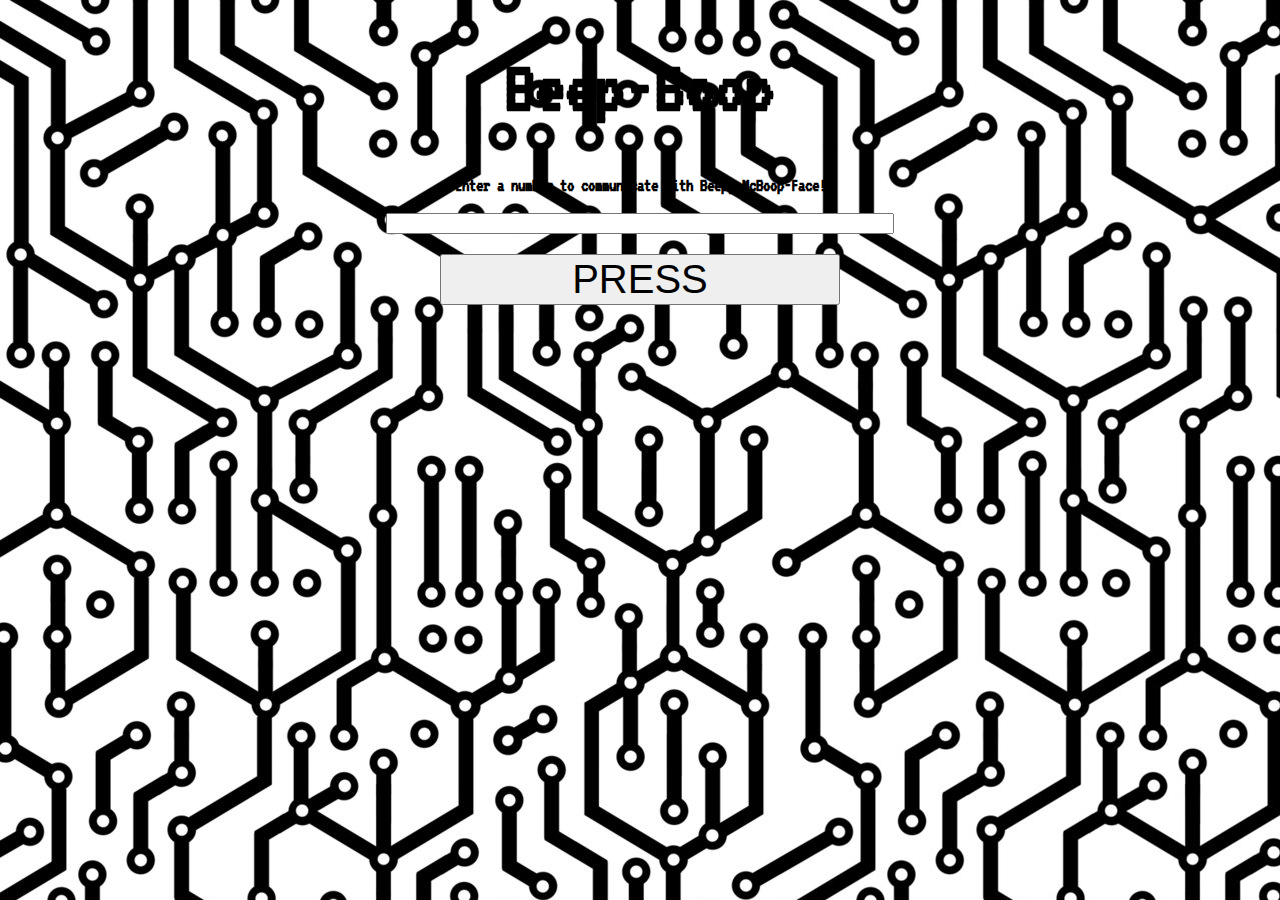
==== index.html @ a2795c36 "adds background image, but makes everything unreadable. Going to lower opacity after cloning on lapt" ====
<!DOCTYPE html>
<html>
  <head>
    <link rel="stylesheet" href="css/bootstrap.css">
    <link rel="stylesheet" href="css/styles.css">
    <link href="https://fonts.googleapis.com/css?family=VT323" rel="stylesheet">
    <script type="text/javascript" src="js/jquery-3.2.1.js"></script>
    <script type="text/javascript" src="js/scripts.js"></script>
    <meta charset="utf-8">
    <title>beep-boop</title>
  </head>
  <body>
    <div id="background">
      <div class="container">
        <h1>Beep-Boop</h1>

        <form id="boopForm">
          <label for="num"><h3>Enter a number to communicate with Beepy-McBoop-Face!</h3> </label>
          <input class="form-control" type="number" id="num">
          <button type="submit" class="btn btn-default" id="button-text">PRESS</button>
        </form>
        <div id="SURPRISE">
          <h2><span id="beepBoopResult"></span></h2>
          <img src="img/robot.png" alt="roboop">
        </div>
        </div>
      </div>
  </body>

</html>
---- css/styles.css ----
body {
  background-image: url("../img/circuits.png");
  background-repeat: repeat;
  font-family: 'VT323', monospace;
  text-align: center;
}

h1 {
  text-align: center;
  font-size: 75px;
}

h2 {
  font-size: 50px;
}

.form-control {
  width: 500px;
  display: block;
  margin: auto;
}

#button-text {
  margin-top: 20px;
  width: 400px;
  font-size: 40px;
}

#SURPRISE {
  display: none;
}

#submit {
  height: 250px;
  width: 250px;
}

#go-back {
  height: 500px;
  width: 500px;
}
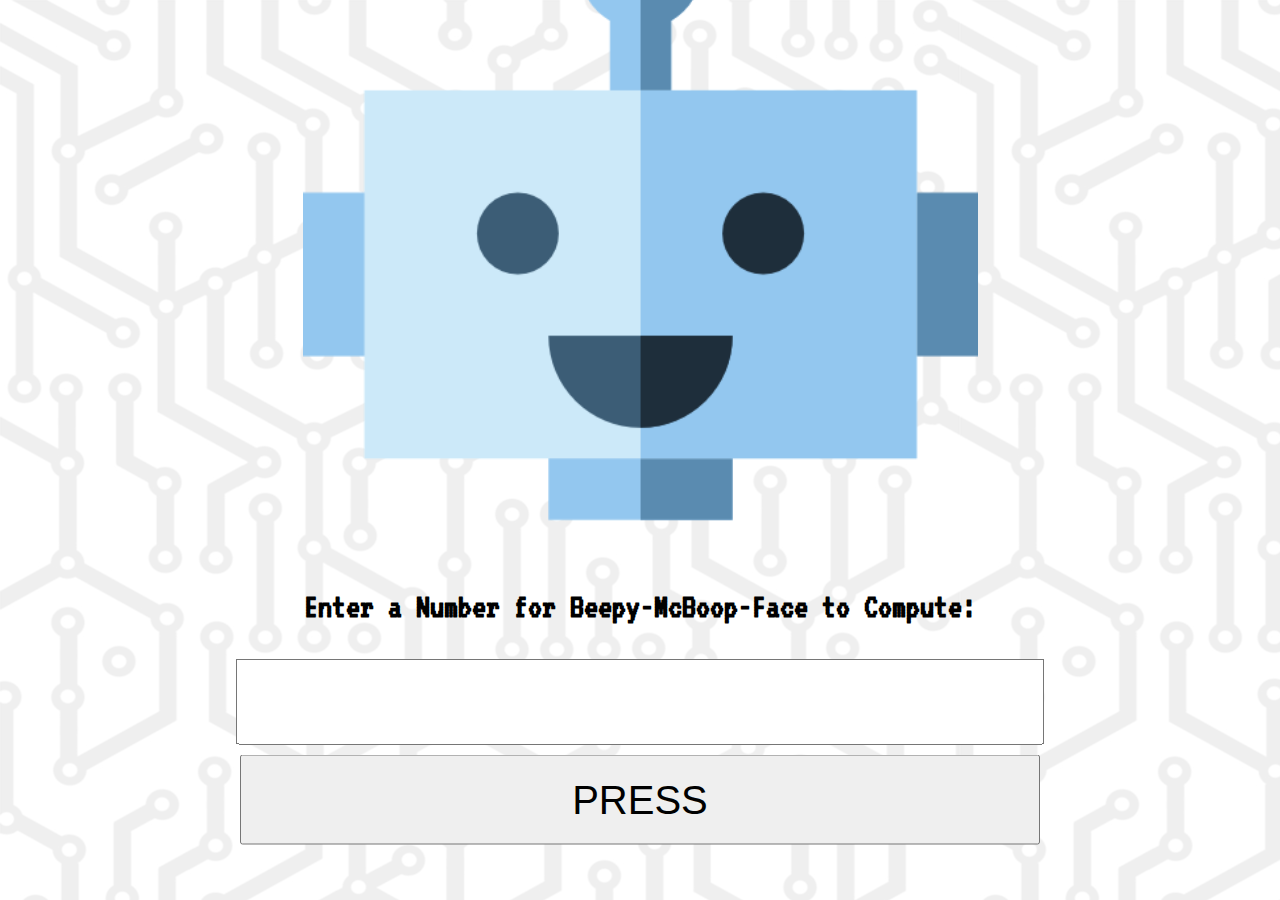
==== commit bce72cb5: "adds more aesthetic and functional optimizations, meets requirements" ====
--- a/index.html
+++ b/index.html
@@ -11,20 +11,21 @@
   </head>
   <body>
     <div id="background">
-      <div class="container">
-        <h1>Beep-Boop</h1>
+          <div class="container" id="centerPage">
+            <img src="img/robot.png" alt="roboop" id="robo">
+          <form id="boopForm">
+            <div id="results">
+            <h3><label for="num">Enter a Number for Beepy-McBoop-Face to Compute:</h3></label>
+            <input type="number" id="num">
+            </div>
+            <button type="submit" class="btn btn-default" id="button-text">PRESS</button>
+          </form>
 
-        <form id="boopForm">
-          <label for="num"><h3>Enter a number to communicate with Beepy-McBoop-Face!</h3> </label>
-          <input class="form-control" type="number" id="num">
-          <button type="submit" class="btn btn-default" id="button-text">PRESS</button>
-        </form>
-        <div id="SURPRISE">
-          <h2><span id="beepBoopResult"></span></h2>
-          <img src="img/robot.png" alt="roboop">
+          <div id="SURPRISE">
+            <h2><span id="beepBoopResult"></span></h2>
+          </div>
         </div>
-        </div>
-      </div>
+    </div>
   </body>
 
 </html>
--- a/css/styles.css
+++ b/css/styles.css
@@ -1,5 +1,5 @@
 body {
-  background-image: url("../img/circuits.png");
+  background-image: url("../img/circuit_o.25.png");
   background-repeat: repeat;
   font-family: 'VT323', monospace;
   text-align: center;
@@ -7,11 +7,15 @@
 
 h1 {
   text-align: center;
-  font-size: 75px;
+  font-size: 100px;
 }
 
 h2 {
   font-size: 50px;
+}
+
+h3 {
+  font-size: 35px;
 }
 
 .form-control {
@@ -20,9 +24,26 @@
   margin: auto;
 }
 
+#beepBoopResult {
+  font-size: 100px;
+}
+
+#num {
+  height: 80px;
+  width: 800px;
+  font-size: 60px;
+}
+
+#clear {
+  height: 80px;
+  width: 150px;
+  font-size: 30px;
+}
+
 #button-text {
-  margin-top: 20px;
-  width: 400px;
+  margin-top: 10px;
+  width: 800px;
+  height: 90px;
   font-size: 40px;
 }
 
@@ -35,7 +56,15 @@
   width: 250px;
 }
 
-#go-back {
-  height: 500px;
-  width: 500px;
+#centerPage {
+  position: absolute;
+  top: 40%;
+  left: 50%;
+  margin-right: -50%;
+  transform: translate(-50%, -50%);
 }
+
+#robo {
+  height: 675px;
+  width: 675px;
+}
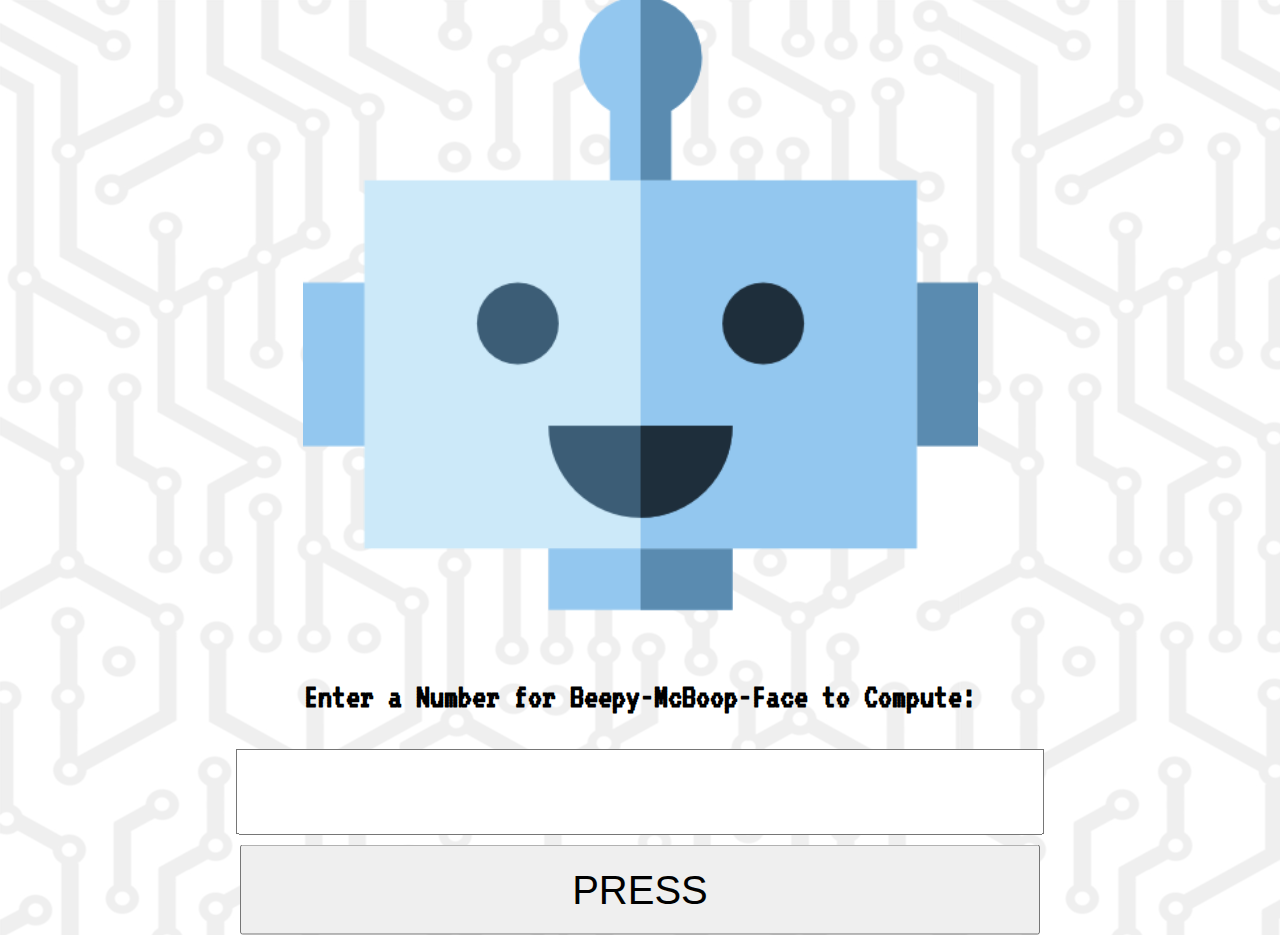
==== commit 2f426603: "." ====
--- a/index.html
+++ b/index.html
@@ -9,22 +9,21 @@
     <meta charset="utf-8">
     <title>beep-boop</title>
   </head>
+
   <body>
-    <div id="background">
-          <div class="container" id="centerPage">
-            <img src="img/robot.png" alt="roboop" id="robo">
-          <form id="boopForm">
-            <div id="results">
-            <h3><label for="num">Enter a Number for Beepy-McBoop-Face to Compute:</h3></label>
-            <input type="number" id="num">
-            </div>
-            <button type="submit" class="btn btn-default" id="button-text">PRESS</button>
-          </form>
+    <div class="container" id="centerPage">
+      <img src="img/robot.png" alt="roboop" id="robo">
+      <form id="boopForm">
+        <div id="results">
+        <h3><label for="num">Enter a Number for Beepy-McBoop-Face to Compute:</h3></label>
+        <input type="number" id="num">
+        </div>
+        <button type="submit" class="btn btn-default" id="button-text">PRESS</button>
+      </form>
+    </div>
 
-          <div id="SURPRISE">
-            <h2><span id="beepBoopResult"></span></h2>
-          </div>
-        </div>
+    <div id="SURPRISE">
+      <h1>"<span id="beepBoopResult"></span>"</h1>
     </div>
   </body>
 
--- a/css/styles.css
+++ b/css/styles.css
@@ -7,7 +7,7 @@
 
 h1 {
   text-align: center;
-  font-size: 100px;
+  font-size: 125px;
 }
 
 h2 {
@@ -25,7 +25,7 @@
 }
 
 #beepBoopResult {
-  font-size: 100px;
+  font-size: 125px;
 }
 
 #num {
@@ -58,7 +58,7 @@
 
 #centerPage {
   position: absolute;
-  top: 40%;
+  top: 50%;
   left: 50%;
   margin-right: -50%;
   transform: translate(-50%, -50%);
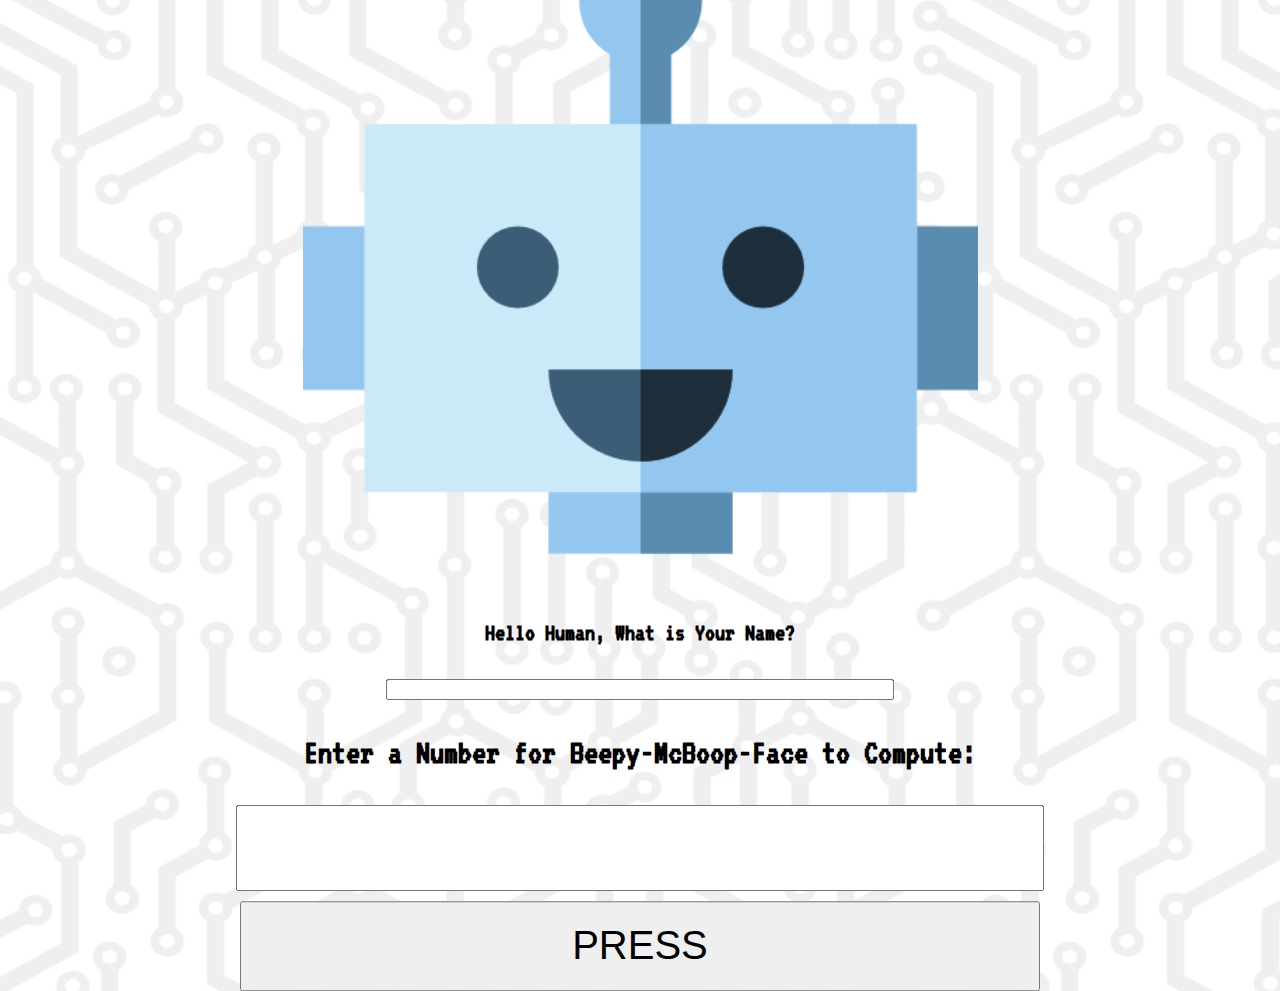
==== commit c9981a43: "adds a text input for the user's name, and returns a personal message if the number they enter is di" ====
--- a/index.html
+++ b/index.html
@@ -14,10 +14,17 @@
     <div class="container" id="centerPage">
       <img src="img/robot.png" alt="roboop" id="robo">
       <form id="boopForm">
+
+        <div id="askName">
+          <h4><label for="name">Hello Human, What is Your Name?</h4></label>
+          <input type="text" class="form-control" id="name">
+        </div>
+
         <div id="results">
-        <h3><label for="num">Enter a Number for Beepy-McBoop-Face to Compute:</h3></label>
-        <input type="number" id="num">
+          <h3><label for="num">Enter a Number for Beepy-McBoop-Face to Compute:</h3></label>
+          <input type="number" id="num">
         </div>
+
         <button type="submit" class="btn btn-default" id="button-text">PRESS</button>
       </form>
     </div>
--- a/css/styles.css
+++ b/css/styles.css
@@ -16,6 +16,10 @@
 
 h3 {
   font-size: 35px;
+}
+
+h4 {
+  font-size: 25px;
 }
 
 .form-control {
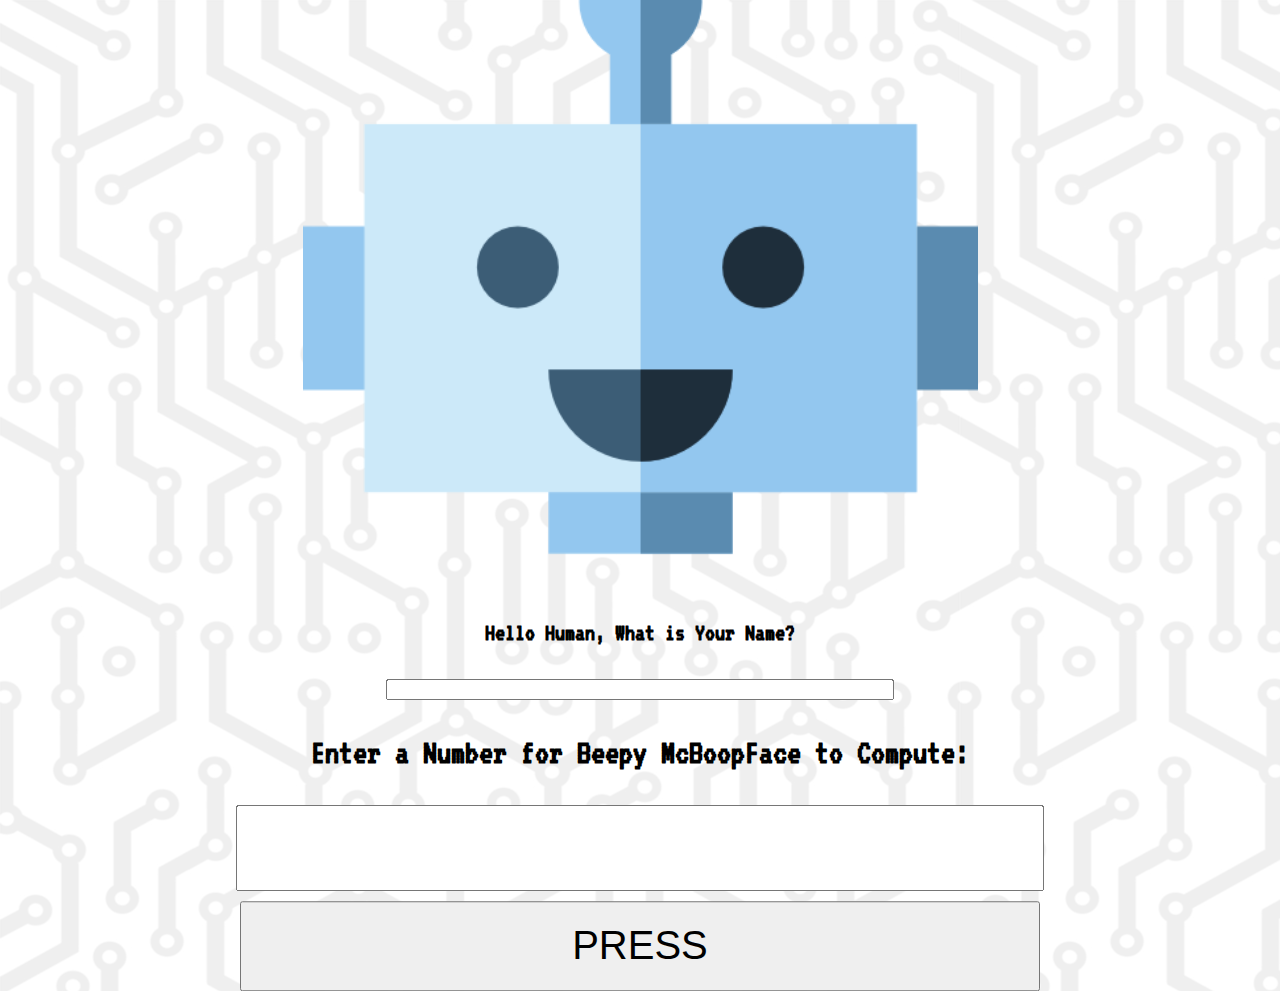
==== commit a1710039: "adds readme" ====
--- a/index.html
+++ b/index.html
@@ -21,7 +21,7 @@
         </div>
 
         <div id="results">
-          <h3><label for="num">Enter a Number for Beepy-McBoop-Face to Compute:</h3></label>
+          <h3><label for="num">Enter a Number for Beepy McBoopFace to Compute:</h3></label>
           <input type="number" id="num">
         </div>
 
--- a/css/styles.css
+++ b/css/styles.css
@@ -7,7 +7,7 @@
 
 h1 {
   text-align: center;
-  font-size: 125px;
+  font-size: 100px;
 }
 
 h2 {
@@ -29,7 +29,7 @@
 }
 
 #beepBoopResult {
-  font-size: 125px;
+  font-size: 100px;
 }
 
 #num {
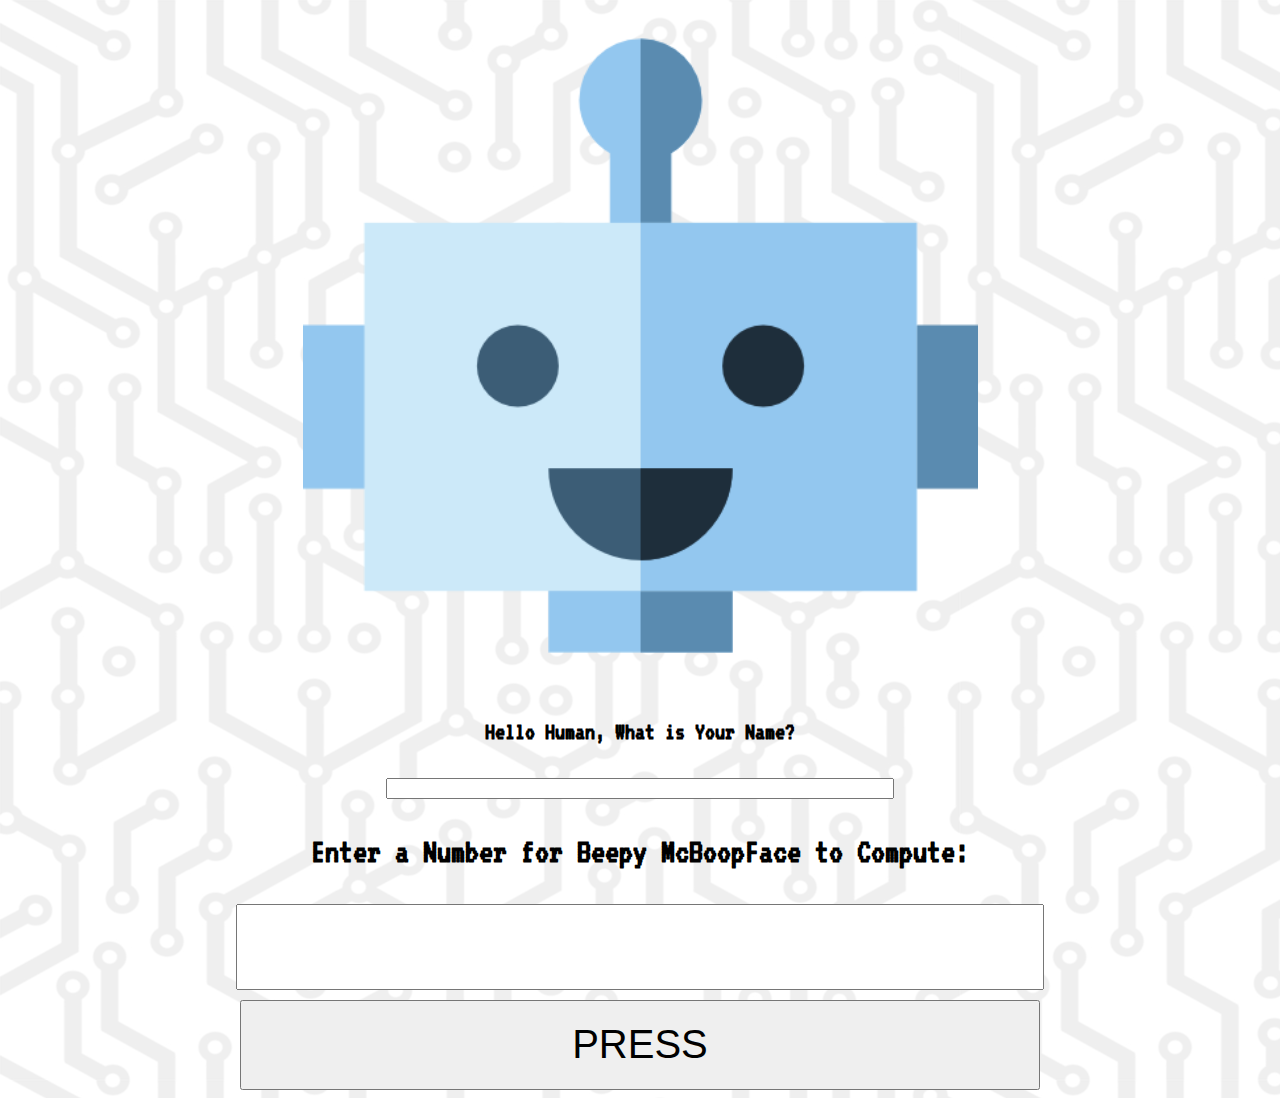
==== commit 1bfc8a12: "fixes % 3 function" ====
--- a/index.html
+++ b/index.html
@@ -11,7 +11,7 @@
   </head>
 
   <body>
-    <div class="container" id="centerPage">
+    <div class="container">
       <img src="img/robot.png" alt="roboop" id="robo">
       <form id="boopForm">
 
@@ -30,7 +30,7 @@
     </div>
 
     <div id="SURPRISE">
-      <h1>"<span id="beepBoopResult"></span>"</h1>
+      <h4>"<span id="beepBoopResult"></span>"</h4>
     </div>
   </body>
 
--- a/css/styles.css
+++ b/css/styles.css
@@ -29,7 +29,7 @@
 }
 
 #beepBoopResult {
-  font-size: 100px;
+  font-size: 20px;
 }
 
 #num {
